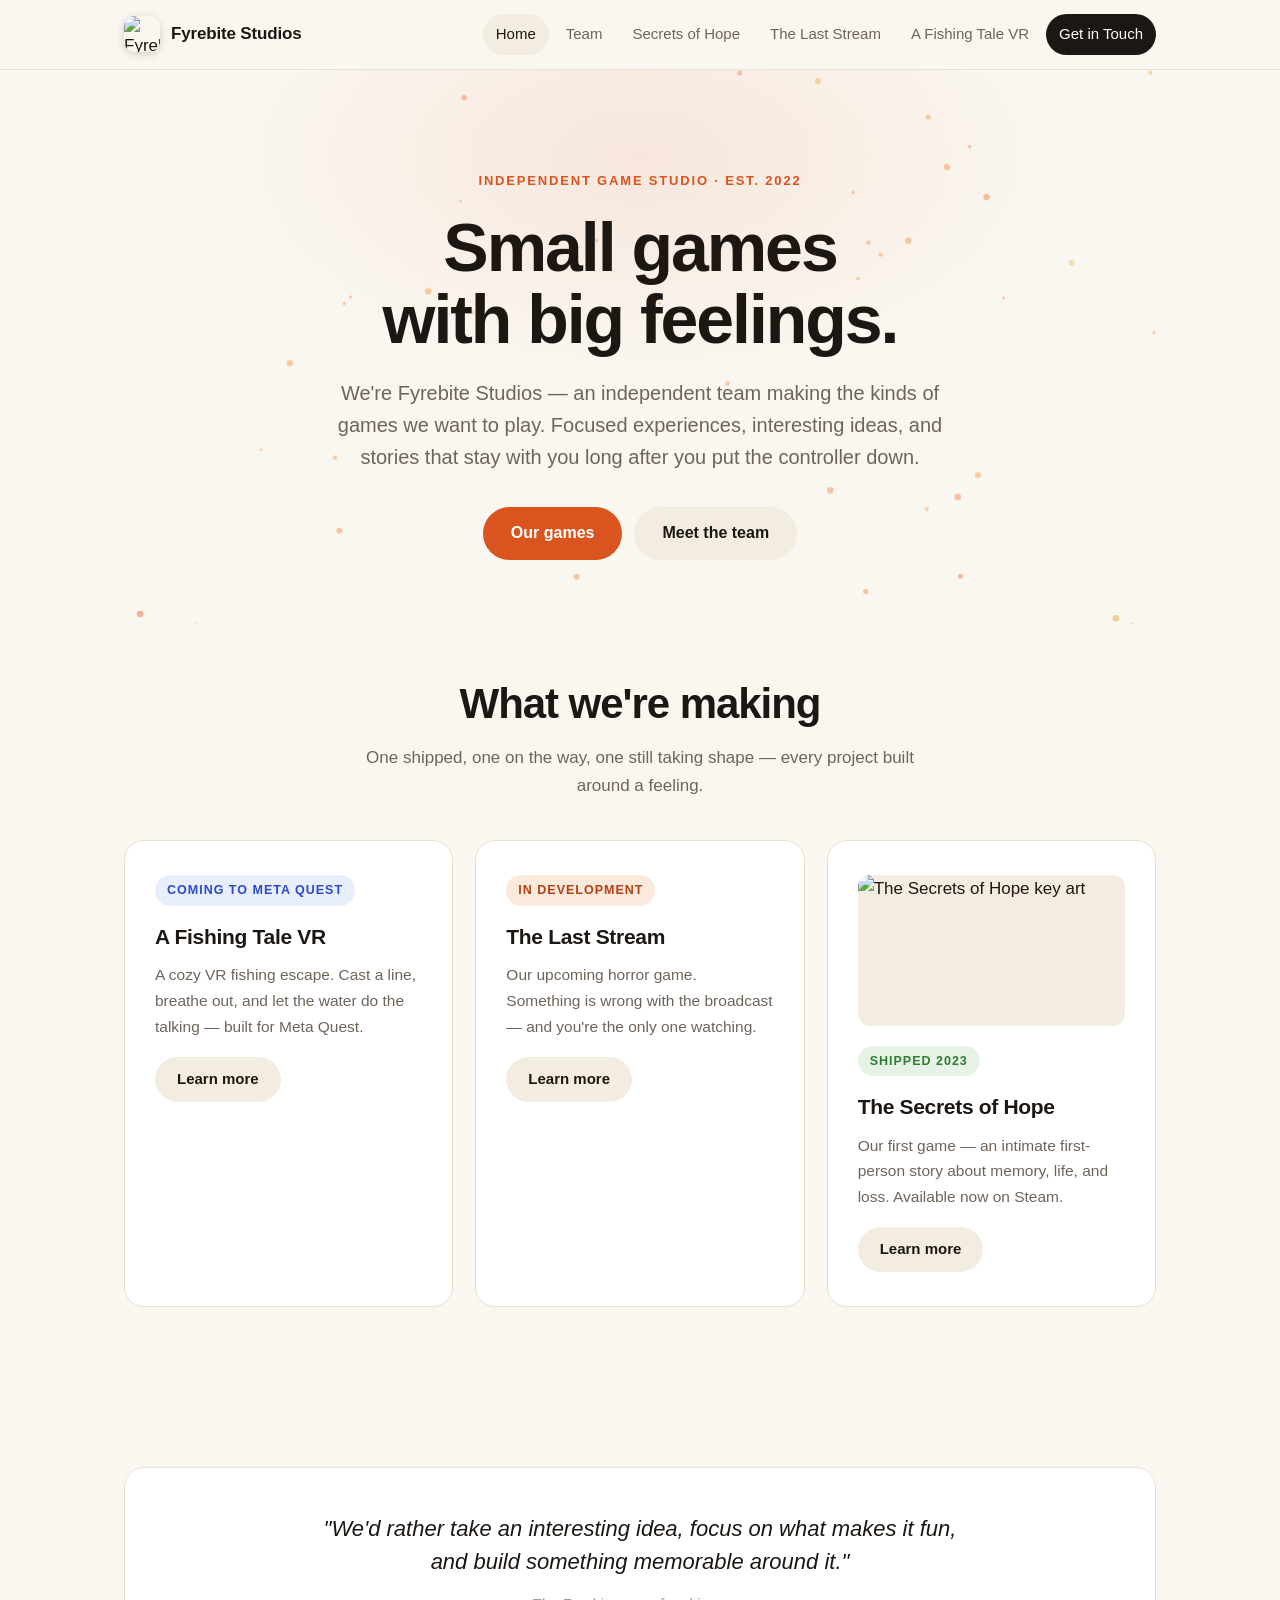
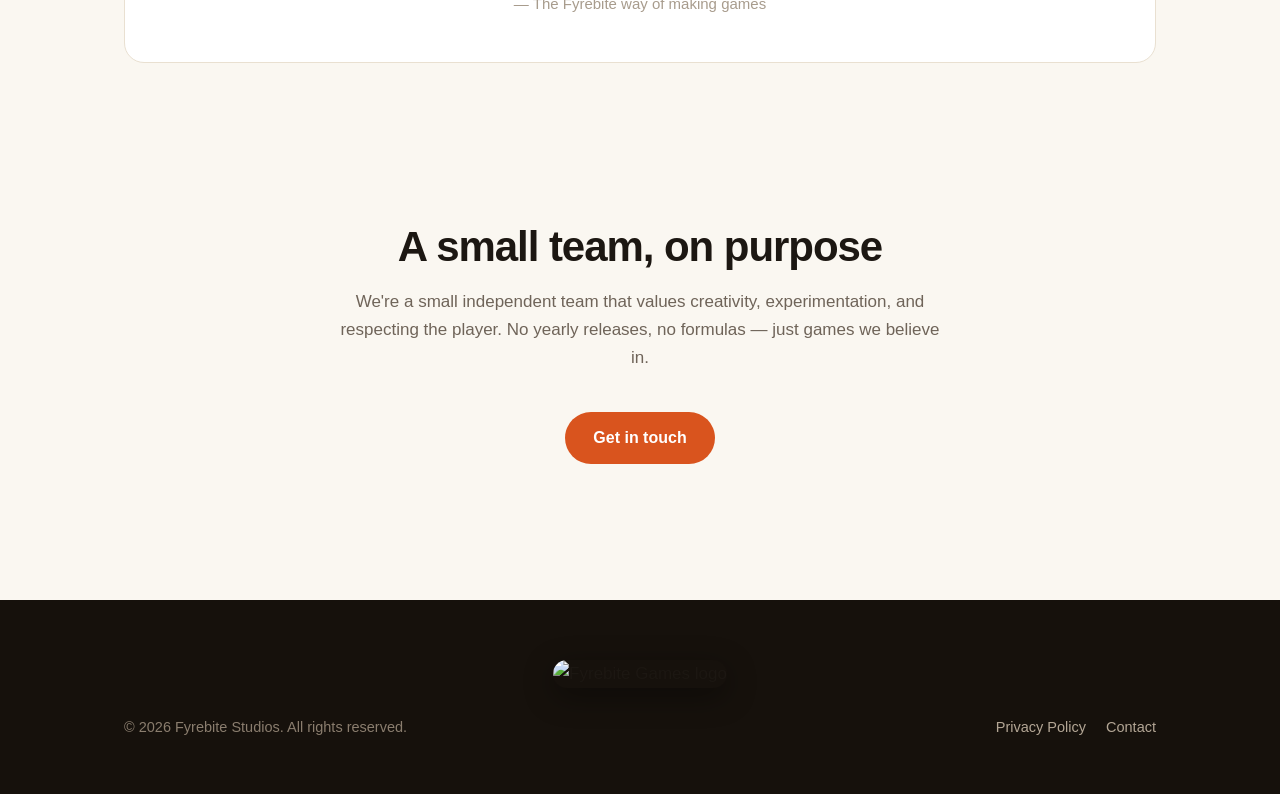
==== index.html @ 731d06be "Fyrebite Studios website — initial build" ====
<!DOCTYPE html>
<html lang="en">
<head>
<meta charset="UTF-8">
<meta name="viewport" content="width=device-width, initial-scale=1.0">
<title>Fyrebite Studios — Small games with big feelings</title>
<meta name="description" content="Fyrebite Studios is an independent game studio making focused, heartfelt games — including The Secrets of Hope, The Last Stream, and A Fishing Tale VR.">
<link rel="stylesheet" href="style.css">
</head>
<body>

<nav class="nav">
  <div class="nav-inner">
    <a class="brand" href="index.html"><img class="brand-logo" src="logo.jpg" alt="Fyrebite Games logo"><span class="brand-name">Fyrebite Studios</span></a>
    <div class="nav-links">
      <a href="index.html" class="active">Home</a>
      <a href="team.html">Team</a>
      <a href="secrets-of-hope.html">Secrets of Hope</a>
      <a href="the-last-stream.html">The Last Stream</a>
      <a href="a-fishing-tale-vr.html">A Fishing Tale VR</a>
      <a href="contact.html" class="nav-cta">Get in Touch</a>
    </div>
  </div>
</nav>

<header class="hero wrap">
  <canvas id="embers"></canvas>
  <span class="eyebrow">Independent game studio · Est. 2022</span>
  <h1>Small games<br>with big feelings.</h1>
  <p class="lede">We're Fyrebite Studios — an independent team making the kinds of games we want to play. Focused experiences, interesting ideas, and stories that stay with you long after you put the controller down.</p>
  <div class="btn-row">
    <a class="btn btn-primary" href="#games">Our games</a>
    <a class="btn btn-ghost" href="team.html">Meet the team</a>
  </div>
</header>

<main class="wrap">
  <section class="section" id="games">
    <div class="section-head">
      <h2>What we're making</h2>
      <p>One shipped, one on the way, one still taking shape — every project built around a feeling.</p>
    </div>
    <div class="grid grid-3">
      <div class="card">
        <span class="tag tag-soon">Coming to Meta Quest</span>
        <h3>A Fishing Tale VR</h3>
        <p>A cozy VR fishing escape. Cast a line, breathe out, and let the water do the talking — built for Meta Quest.</p>
        <a class="btn btn-ghost" href="a-fishing-tale-vr.html">Learn more</a>
      </div>
      <div class="card">
        <span class="tag tag-dev">In development</span>
        <h3>The Last Stream</h3>
        <p>Our upcoming horror game. Something is wrong with the broadcast — and you're the only one watching.</p>
        <a class="btn btn-ghost" href="the-last-stream.html">Learn more</a>
      </div>
      <div class="card">
        <img class="game-art" src="https://static.wixstatic.com/media/314f21_2c09aeb1fe5d491590f7227a8df59dc3~mv2.jpg/v1/fill/w_596,h_335,al_c,q_80,enc_auto/Secrets%20Capsule.jpg" alt="The Secrets of Hope key art">
        <span class="tag tag-shipped">Shipped 2023</span>
        <h3>The Secrets of Hope</h3>
        <p>Our first game — an intimate first-person story about memory, life, and loss. Available now on Steam.</p>
        <a class="btn btn-ghost" href="secrets-of-hope.html">Learn more</a>
      </div>
    </div>
  </section>

  <section class="section">
    <div class="quote">
      <p>"We'd rather take an interesting idea, focus on what makes it fun, and build something memorable around it."</p>
      <cite>— The Fyrebite way of making games</cite>
    </div>
  </section>

  <section class="section">
    <div class="section-head">
      <h2>A small team, on purpose</h2>
      <p>We're a small independent team that values creativity, experimentation, and respecting the player. No yearly releases, no formulas — just games we believe in.</p>
    </div>
    <div class="btn-row">
      <a class="btn btn-primary" href="contact.html">Get in touch</a>
    </div>
  </section>
</main>

<footer>
  <div class="foot-logo"><img src="logo.jpg" alt="Fyrebite Games logo"></div>
  <div class="foot-inner">
    <p>© 2026 Fyrebite Studios. All rights reserved.</p>
    <div class="foot-links">
      <a href="privacy.html">Privacy Policy</a>
      <a href="contact.html">Contact</a>
    </div>
  </div>
</footer>

<script src="script.js"></script>
</body>
</html>
---- style.css ----
/* Fyrebite Studios — cozy indie, Apple-clean */
:root {
  --bg: #faf7f1;
  --bg-soft: #f3ede1;
  --card: #ffffff;
  --ink: #1c1712;
  --muted: #6f6459;
  --faint: #a89c8d;
  --line: #e9e0d1;
  --ember: #d9541e;
  --ember-deep: #b53f12;
  --ember-soft: #fbe9dc;
  --radius: 20px;
  --max: 1080px;
  --font: -apple-system, BlinkMacSystemFont, "SF Pro Text", Inter, "Segoe UI", Roboto, Helvetica, Arial, sans-serif;
}

* { margin: 0; padding: 0; box-sizing: border-box; }

html { scroll-behavior: smooth; }

body {
  font-family: var(--font);
  background: var(--bg);
  color: var(--ink);
  line-height: 1.65;
  font-size: 17px;
  -webkit-font-smoothing: antialiased;
}

/* ---------- nav ---------- */
.nav {
  position: sticky; top: 0; z-index: 50;
  background: rgba(250, 247, 241, 0.82);
  backdrop-filter: blur(14px);
  -webkit-backdrop-filter: blur(14px);
  border-bottom: 1px solid var(--line);
}
.nav-inner {
  max-width: var(--max); margin: 0 auto; padding: 14px 24px;
  display: flex; align-items: center; justify-content: space-between;
}
.brand { display: flex; align-items: center; gap: 11px; text-decoration: none; color: var(--ink); }
.brand-logo {
  width: 36px; height: 36px; border-radius: 11px; object-fit: cover;
  box-shadow: 0 2px 8px rgba(28, 23, 18, 0.18);
}
.brand-name { font-weight: 700; letter-spacing: -0.01em; font-size: 17px; }
.nav-links { display: flex; gap: 4px; align-items: center; }
.nav-links a {
  text-decoration: none; color: var(--muted); font-size: 15px; font-weight: 500;
  padding: 8px 13px; border-radius: 999px; transition: all .18s ease;
}
.nav-links a:hover { color: var(--ink); background: var(--bg-soft); }
.nav-links a.active { color: var(--ink); background: var(--bg-soft); }
.nav-cta {
  background: var(--ink) !important; color: #fff !important;
}
.nav-cta:hover { background: var(--ember) !important; color: #fff !important; }

/* ---------- layout ---------- */
.wrap { max-width: var(--max); margin: 0 auto; padding: 0 24px; }
.hero { padding: 96px 0 64px; text-align: center; }
.eyebrow {
  display: inline-block; font-size: 13px; font-weight: 700;
  letter-spacing: 0.14em; text-transform: uppercase; color: var(--ember);
  margin-bottom: 20px;
}
h1 {
  font-size: clamp(40px, 6vw, 68px); font-weight: 700;
  letter-spacing: -0.03em; line-height: 1.06; margin-bottom: 22px;
}
h2 {
  font-size: clamp(28px, 4vw, 42px); font-weight: 700;
  letter-spacing: -0.025em; line-height: 1.15; margin-bottom: 16px;
}
h3 { font-size: 21px; font-weight: 700; letter-spacing: -0.015em; margin-bottom: 8px; }
.lede { font-size: 20px; color: var(--muted); max-width: 640px; margin: 0 auto 34px; line-height: 1.6; }
.section { padding: 56px 0; }
.section-head { text-align: center; margin-bottom: 40px; }
.section-head p { color: var(--muted); max-width: 600px; margin: 0 auto; }

/* ---------- buttons ---------- */
.btn {
  display: inline-block; text-decoration: none; font-weight: 600; font-size: 16px;
  padding: 13px 28px; border-radius: 999px; transition: all .18s ease; border: none; cursor: pointer;
}
.btn-primary { background: var(--ember); color: #fff; }
.btn-primary:hover { background: var(--ember-deep); transform: translateY(-1px); }
.btn-ghost { background: var(--bg-soft); color: var(--ink); }
.btn-ghost:hover { background: var(--line); transform: translateY(-1px); }
.btn-row { display: flex; gap: 12px; justify-content: center; flex-wrap: wrap; }

/* ---------- cards ---------- */
.grid { display: grid; gap: 22px; }
.grid-3 { grid-template-columns: repeat(3, 1fr); }
.grid-2 { grid-template-columns: repeat(2, 1fr); }
.card {
  background: var(--card); border: 1px solid var(--line); border-radius: var(--radius);
  padding: 34px 30px; transition: all .2s ease;
}
.card:hover { transform: translateY(-3px); box-shadow: 0 18px 40px rgba(28, 23, 18, 0.08); }
.card img.game-art {
  width: 100%; border-radius: 12px; margin-bottom: 20px; display: block;
  aspect-ratio: 16/9; object-fit: cover; background: var(--bg-soft);
}
.tag {
  display: inline-block; font-size: 12.5px; font-weight: 700; letter-spacing: 0.08em;
  text-transform: uppercase; padding: 5px 12px; border-radius: 999px; margin-bottom: 14px;
}
.tag-shipped { background: #e6f2e6; color: #2e7d32; }
.tag-dev { background: var(--ember-soft); color: var(--ember-deep); }
.tag-soon { background: #e8eefb; color: #2b4acb; }
.card p { color: var(--muted); font-size: 15.5px; margin-bottom: 18px; }
.card .btn { font-size: 15px; padding: 10px 22px; }
.text-link { color: var(--ember); font-weight: 600; text-decoration: none; }
.text-link:hover { text-decoration: underline; }

/* ---------- team ---------- */
.member { display: grid; grid-template-columns: 220px 1fr; gap: 36px; align-items: start; }
.member img {
  width: 220px; height: 220px; object-fit: cover; border-radius: var(--radius);
  border: 1px solid var(--line);
}
.member .role { color: var(--ember); font-weight: 700; font-size: 14px; letter-spacing: 0.06em; text-transform: uppercase; margin-bottom: 6px; }
.member p { color: var(--muted); }

/* ---------- feature rows ---------- */
.feature { display: grid; grid-template-columns: 1fr 1fr; gap: 48px; align-items: center; margin: 40px 0; }
.feature img { width: 100%; border-radius: var(--radius); border: 1px solid var(--line); }
.feature ul { list-style: none; margin-top: 18px; }
.feature li { padding: 10px 0; border-top: 1px solid var(--line); color: var(--muted); }
.feature li strong { color: var(--ink); }

/* ---------- quotes / callouts ---------- */
.quote {
  background: var(--card); border: 1px solid var(--line); border-radius: var(--radius);
  padding: 44px; text-align: center; margin: 48px 0;
}
.quote p { font-size: 22px; font-style: italic; color: var(--ink); max-width: 640px; margin: 0 auto 12px; line-height: 1.5; }
.quote cite { color: var(--faint); font-style: normal; font-size: 15px; }
.callout {
  background: var(--ember-soft); border-radius: var(--radius);
  padding: 30px 34px; margin: 36px 0; font-size: 15.5px; color: var(--ink);
}

/* ---------- forms ---------- */
.form-card { max-width: 620px; margin: 0 auto; }
label { display: block; font-weight: 600; font-size: 14.5px; margin: 18px 0 7px; }
input, textarea, select {
  width: 100%; font-family: var(--font); font-size: 16px; color: var(--ink);
  background: var(--card); border: 1px solid var(--line); border-radius: 12px;
  padding: 12px 15px; outline: none; transition: border .15s ease;
}
input:focus, textarea:focus, select:focus { border-color: var(--ember); }
textarea { min-height: 130px; resize: vertical; }

/* ---------- privacy ---------- */
.prose { max-width: 720px; margin: 0 auto; }
.prose h2 { font-size: 24px; margin: 36px 0 10px; }
.prose p, .prose li { color: var(--muted); margin-bottom: 12px; }
.prose ul { padding-left: 22px; }
.prose .updated { color: var(--faint); font-size: 14.5px; margin-bottom: 30px; }

/* ---------- footer ---------- */
footer { background: #16110c; margin-top: 80px; padding: 60px 0 54px; }
.foot-logo { text-align: center; margin-bottom: 28px; }
.foot-logo img { width: 120px; border-radius: 18px; box-shadow: 0 8px 30px rgba(0,0,0,0.4); }
.foot-inner { max-width: var(--max); margin: 0 auto; padding: 0 24px; display: flex; justify-content: space-between; align-items: center; flex-wrap: wrap; gap: 18px; }
.foot-inner p { color: #8a7d6e; font-size: 14.5px; }
.foot-links { display: flex; gap: 20px; }
.foot-links a { color: #b3a695; text-decoration: none; font-size: 14.5px; font-weight: 500; }
.foot-links a:hover { color: var(--ember); }

/* ---------- motion ---------- */
.reveal { opacity: 0; transform: translateY(26px); transition: opacity .7s ease, transform .7s cubic-bezier(0.22, 1, 0.36, 1); }
.reveal.visible { opacity: 1; transform: none; }
@media (prefers-reduced-motion: reduce) {
  .reveal { opacity: 1; transform: none; transition: none; }
  #embers { display: none; }
}

/* ember canvas in hero */
.hero { position: relative; overflow: hidden; }
.horror-hero { position: relative; overflow: hidden; }
#embers { position: absolute; inset: 0; width: 100%; height: 100%; pointer-events: none; }
.hero > *:not(#embers), .horror-hero > *:not(#embers) { position: relative; z-index: 1; }

/* subtle warm glow behind hero */
.hero::before {
  content: ""; position: absolute; inset: -40px;
  background: radial-gradient(600px 320px at 50% 20%, rgba(217, 84, 30, 0.10), transparent 70%);
  pointer-events: none;
}

/* ---------- responsive ---------- */
@media (max-width: 760px) {
  .grid-3, .grid-2 { grid-template-columns: 1fr; }
  .member { grid-template-columns: 1fr; }
  .member img { width: 160px; height: 160px; }
  .feature { grid-template-columns: 1fr; gap: 24px; }
  .nav-links a:not(.nav-cta) { display: none; }
  .hero { padding: 64px 0 44px; }
}
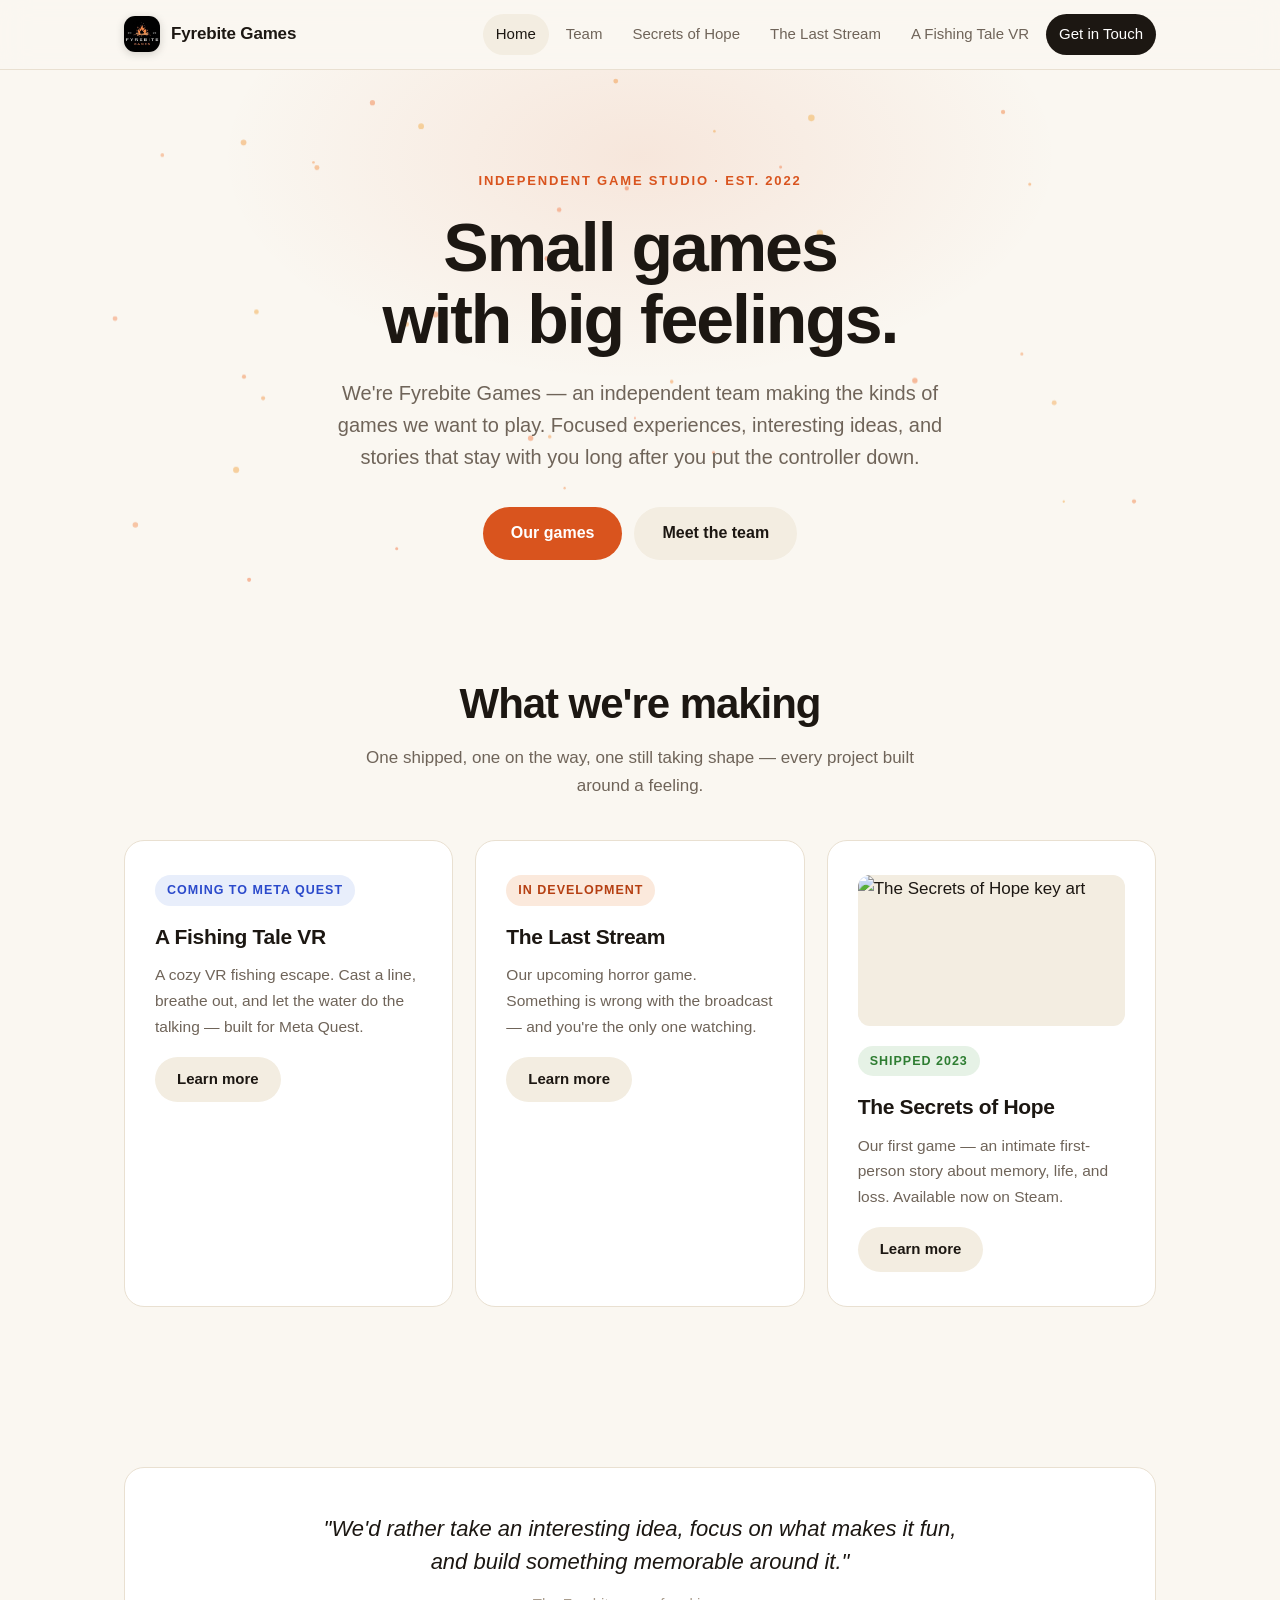
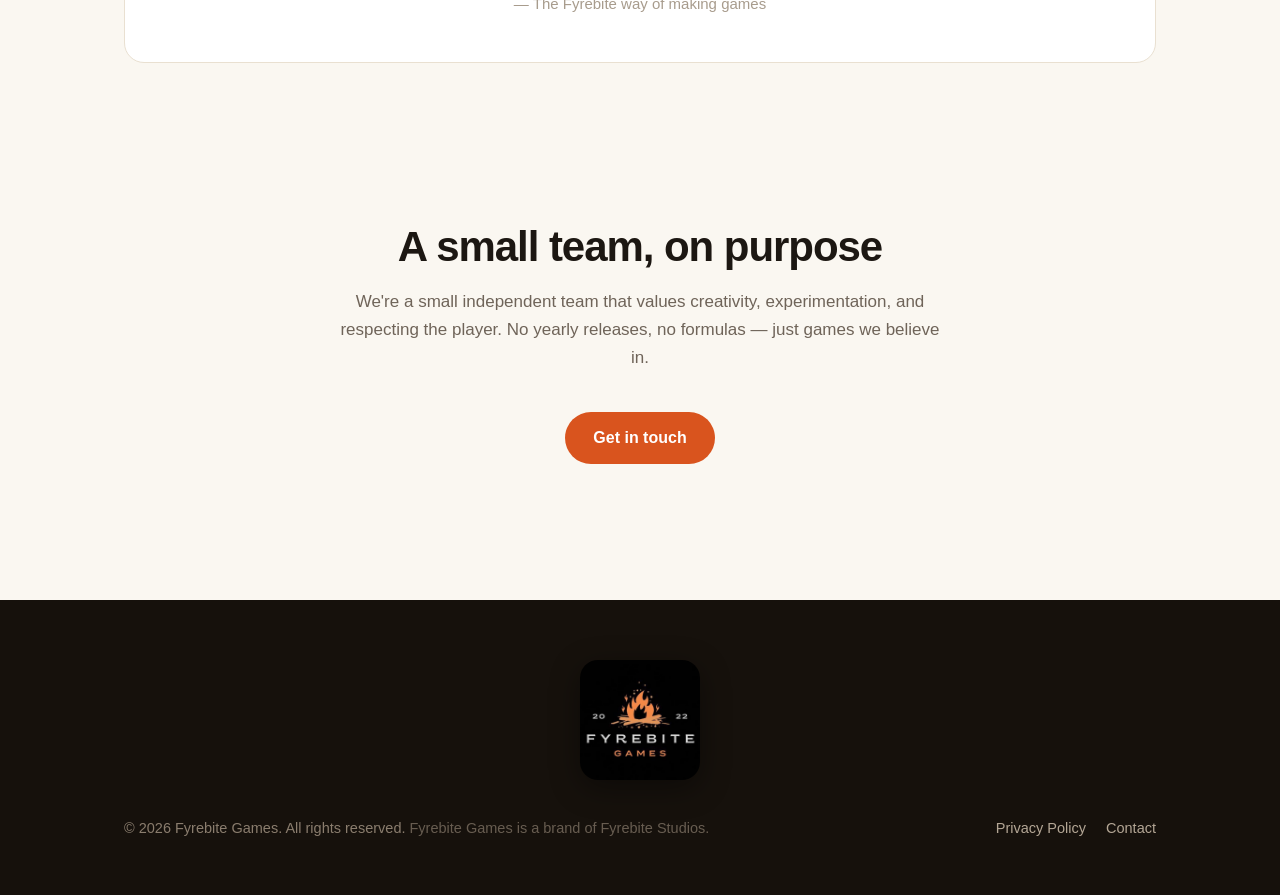
==== commit b3977cbb: "Rebrand site to Fyrebite Games (legally Fyrebite Studios)" ====
--- a/index.html
+++ b/index.html
@@ -3,15 +3,15 @@
 <head>
 <meta charset="UTF-8">
 <meta name="viewport" content="width=device-width, initial-scale=1.0">
-<title>Fyrebite Studios — Small games with big feelings</title>
-<meta name="description" content="Fyrebite Studios is an independent game studio making focused, heartfelt games — including The Secrets of Hope, The Last Stream, and A Fishing Tale VR.">
+<title>Fyrebite Games — Small games with big feelings</title>
+<meta name="description" content="Fyrebite Games is an independent game studio making focused, heartfelt games — including The Secrets of Hope, The Last Stream, and A Fishing Tale VR.">
 <link rel="stylesheet" href="style.css">
 </head>
 <body>
 
 <nav class="nav">
   <div class="nav-inner">
-    <a class="brand" href="index.html"><img class="brand-logo" src="logo.jpg" alt="Fyrebite Games logo"><span class="brand-name">Fyrebite Studios</span></a>
+    <a class="brand" href="index.html"><img class="brand-logo" src="logo.jpg" alt="Fyrebite Games logo"><span class="brand-name">Fyrebite Games</span></a>
     <div class="nav-links">
       <a href="index.html" class="active">Home</a>
       <a href="team.html">Team</a>
@@ -27,7 +27,7 @@
   <canvas id="embers"></canvas>
   <span class="eyebrow">Independent game studio · Est. 2022</span>
   <h1>Small games<br>with big feelings.</h1>
-  <p class="lede">We're Fyrebite Studios — an independent team making the kinds of games we want to play. Focused experiences, interesting ideas, and stories that stay with you long after you put the controller down.</p>
+  <p class="lede">We're Fyrebite Games — an independent team making the kinds of games we want to play. Focused experiences, interesting ideas, and stories that stay with you long after you put the controller down.</p>
   <div class="btn-row">
     <a class="btn btn-primary" href="#games">Our games</a>
     <a class="btn btn-ghost" href="team.html">Meet the team</a>
@@ -84,7 +84,7 @@
 <footer>
   <div class="foot-logo"><img src="logo.jpg" alt="Fyrebite Games logo"></div>
   <div class="foot-inner">
-    <p>© 2026 Fyrebite Studios. All rights reserved.</p>
+    <p>© 2026 Fyrebite Games. All rights reserved. <span style="opacity:.7">Fyrebite Games is a brand of Fyrebite Studios.</span></p>
     <div class="foot-links">
       <a href="privacy.html">Privacy Policy</a>
       <a href="contact.html">Contact</a>
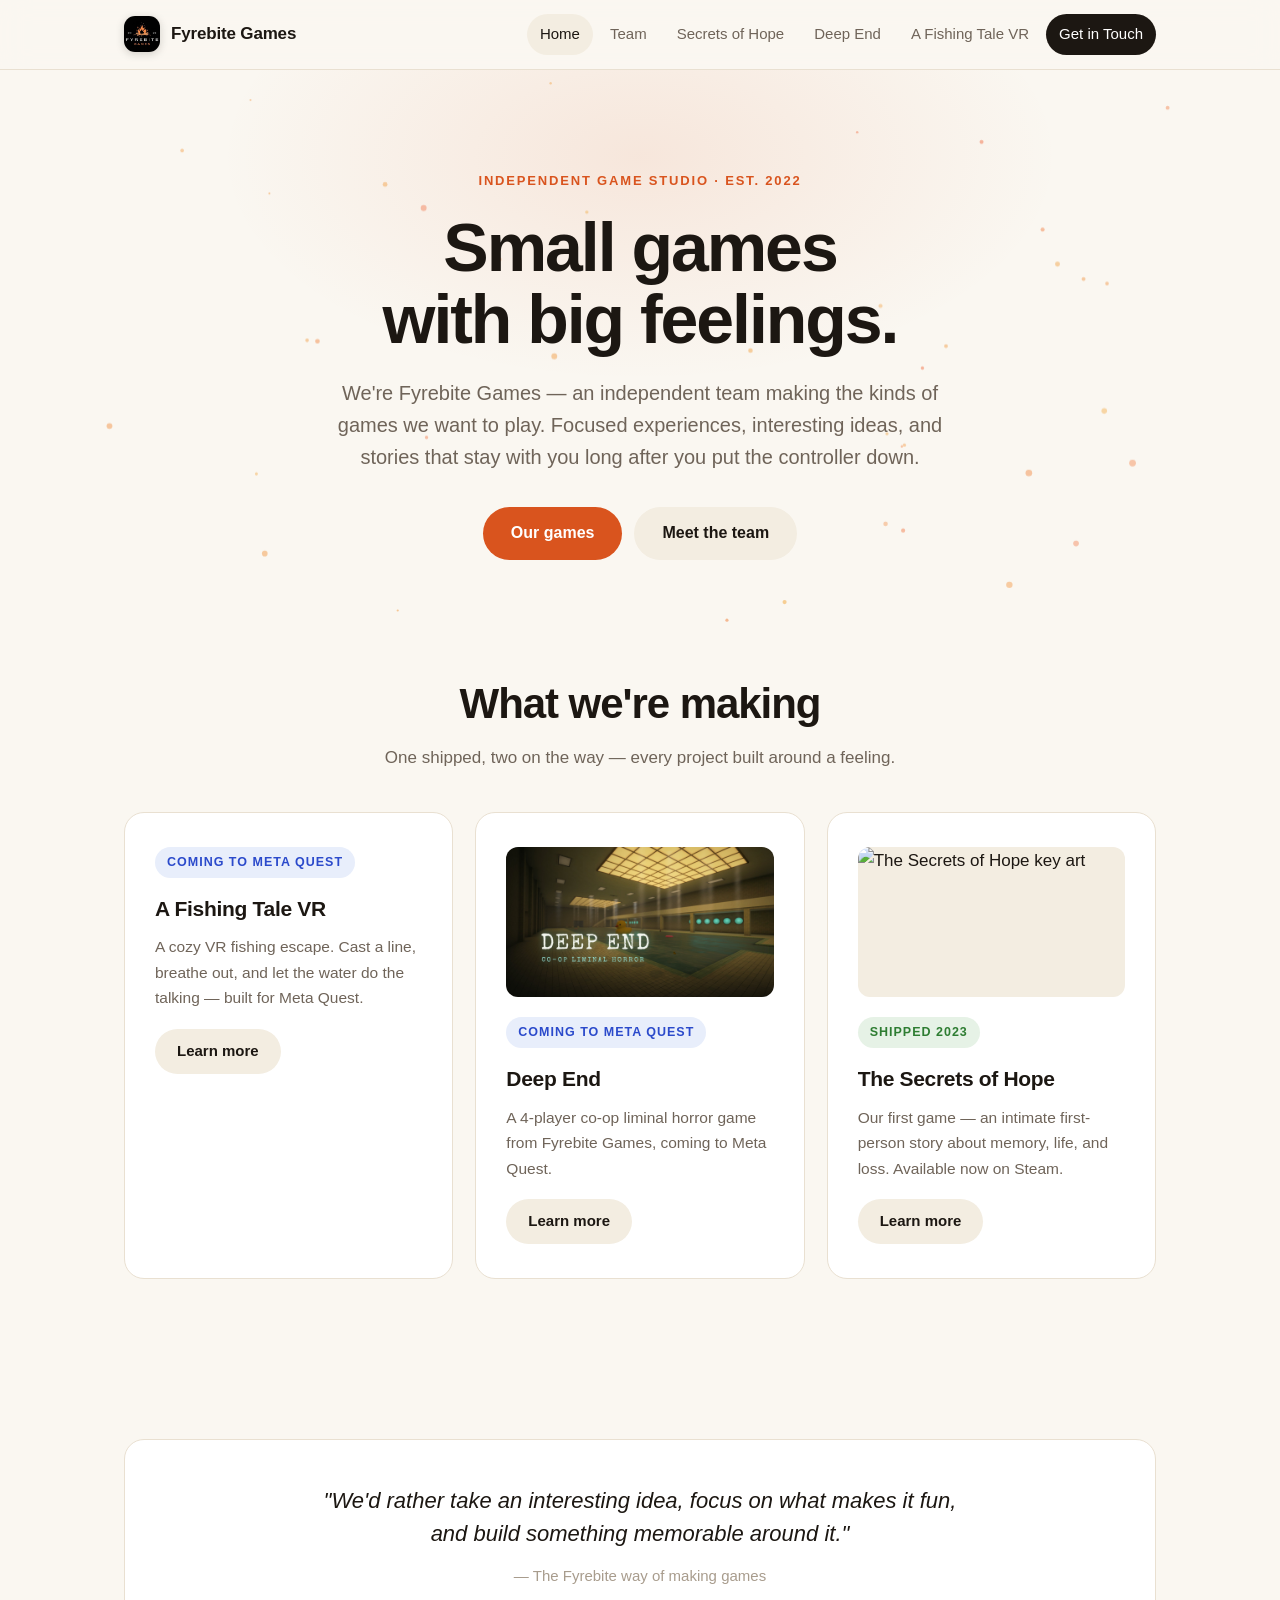
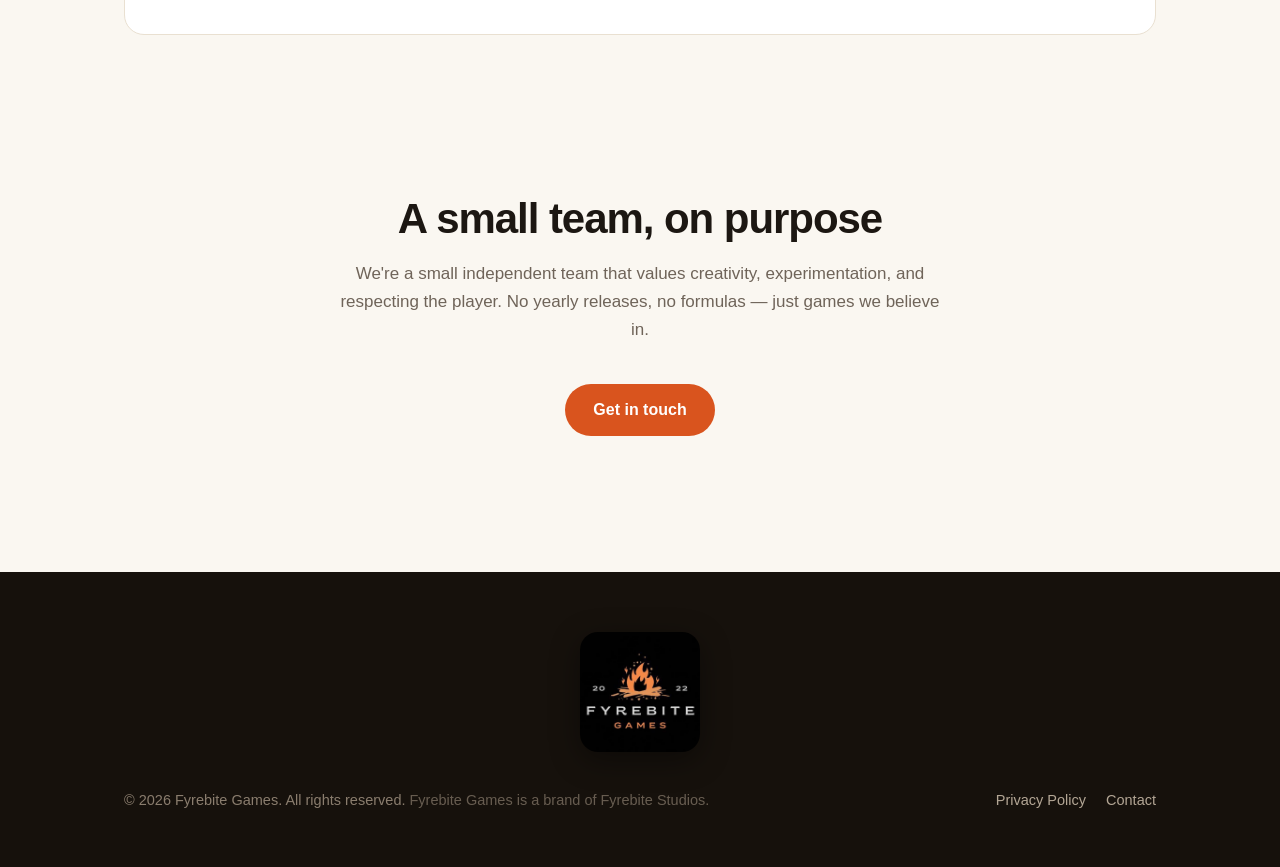
==== commit d15a237f: "Replace The Last Stream with Deep End" ====
--- a/index.html
+++ b/index.html
@@ -4,7 +4,7 @@
 <meta charset="UTF-8">
 <meta name="viewport" content="width=device-width, initial-scale=1.0">
 <title>Fyrebite Games — Small games with big feelings</title>
-<meta name="description" content="Fyrebite Games is an independent game studio making focused, heartfelt games — including The Secrets of Hope, The Last Stream, and A Fishing Tale VR.">
+<meta name="description" content="Fyrebite Games is an independent game studio making focused, heartfelt games — including The Secrets of Hope, Deep End, and A Fishing Tale VR.">
 <link rel="stylesheet" href="style.css">
 </head>
 <body>
@@ -16,7 +16,7 @@
       <a href="index.html" class="active">Home</a>
       <a href="team.html">Team</a>
       <a href="secrets-of-hope.html">Secrets of Hope</a>
-      <a href="the-last-stream.html">The Last Stream</a>
+      <a href="deep-end.html">Deep End</a>
       <a href="a-fishing-tale-vr.html">A Fishing Tale VR</a>
       <a href="contact.html" class="nav-cta">Get in Touch</a>
     </div>
@@ -38,7 +38,7 @@
   <section class="section" id="games">
     <div class="section-head">
       <h2>What we're making</h2>
-      <p>One shipped, one on the way, one still taking shape — every project built around a feeling.</p>
+      <p>One shipped, two on the way — every project built around a feeling.</p>
     </div>
     <div class="grid grid-3">
       <div class="card">
@@ -48,10 +48,11 @@
         <a class="btn btn-ghost" href="a-fishing-tale-vr.html">Learn more</a>
       </div>
       <div class="card">
-        <span class="tag tag-dev">In development</span>
-        <h3>The Last Stream</h3>
-        <p>Our upcoming horror game. Something is wrong with the broadcast — and you're the only one watching.</p>
-        <a class="btn btn-ghost" href="the-last-stream.html">Learn more</a>
+        <img class="game-art" src="deep-end-cover.jpg" alt="Deep End key art">
+        <span class="tag tag-soon">Coming to Meta Quest</span>
+        <h3>Deep End</h3>
+        <p>A 4-player co-op liminal horror game from Fyrebite Games, coming to Meta Quest.</p>
+        <a class="btn btn-ghost" href="deep-end.html">Learn more</a>
       </div>
       <div class="card">
         <img class="game-art" src="https://static.wixstatic.com/media/314f21_2c09aeb1fe5d491590f7227a8df59dc3~mv2.jpg/v1/fill/w_596,h_335,al_c,q_80,enc_auto/Secrets%20Capsule.jpg" alt="The Secrets of Hope key art">
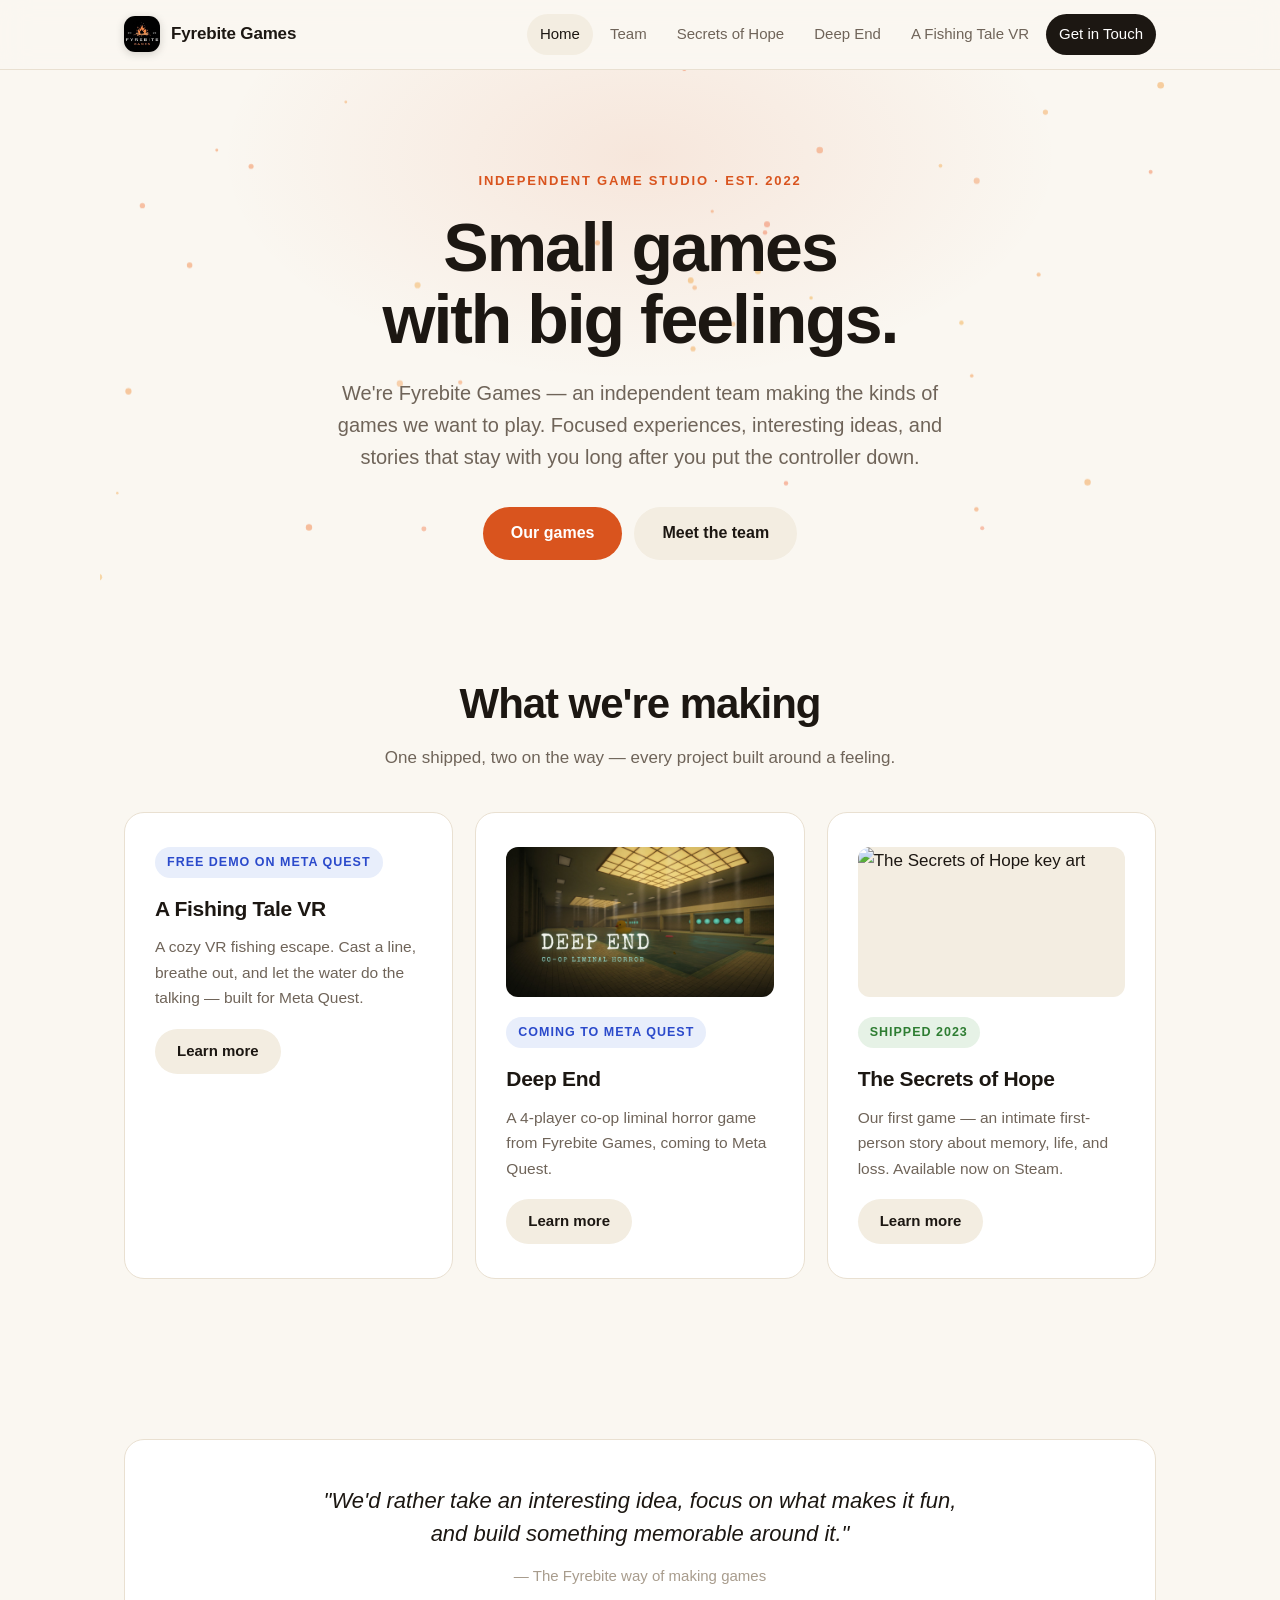
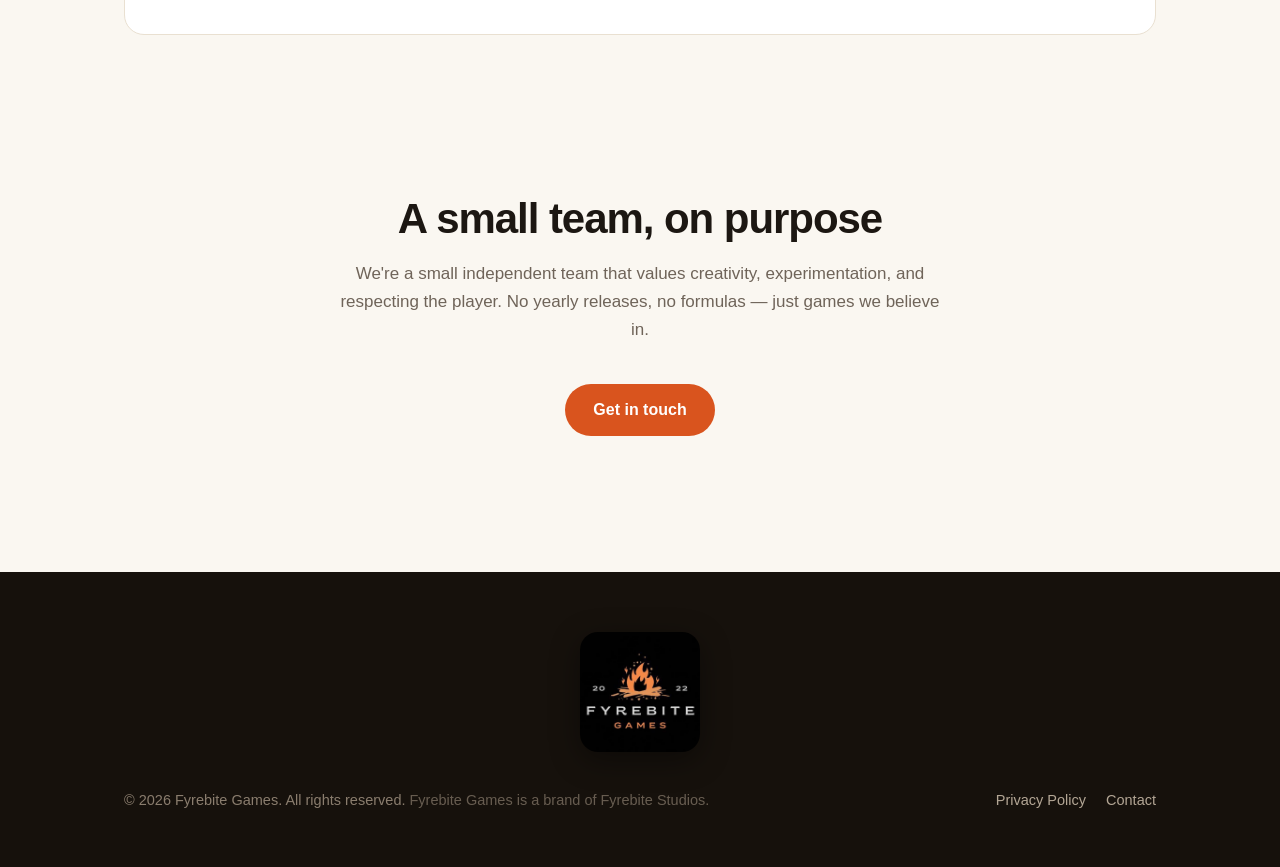
==== commit e51141af: "Add Fishing Tale VR demo link; publish Deep End wishlist button" ====
--- a/index.html
+++ b/index.html
@@ -42,7 +42,7 @@
     </div>
     <div class="grid grid-3">
       <div class="card">
-        <span class="tag tag-soon">Coming to Meta Quest</span>
+        <span class="tag tag-soon">Free demo on Meta Quest</span>
         <h3>A Fishing Tale VR</h3>
         <p>A cozy VR fishing escape. Cast a line, breathe out, and let the water do the talking — built for Meta Quest.</p>
         <a class="btn btn-ghost" href="a-fishing-tale-vr.html">Learn more</a>
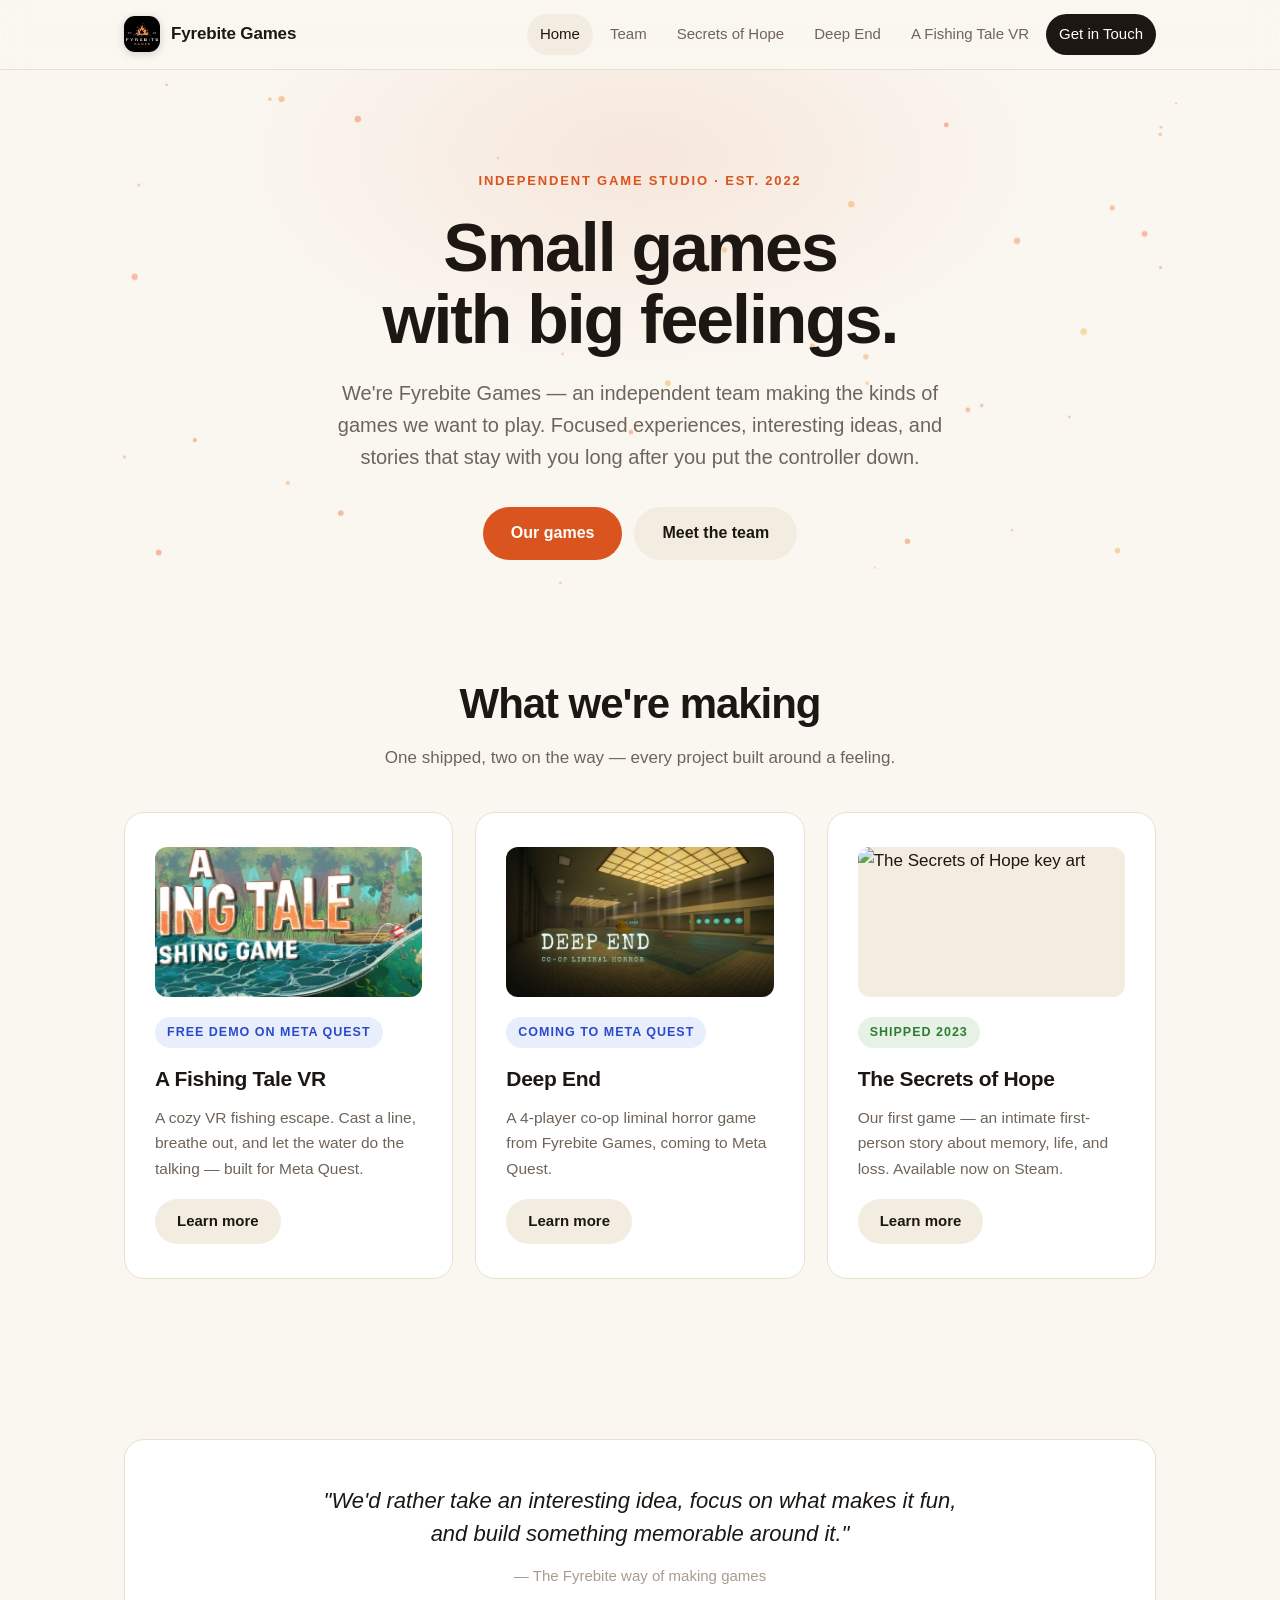
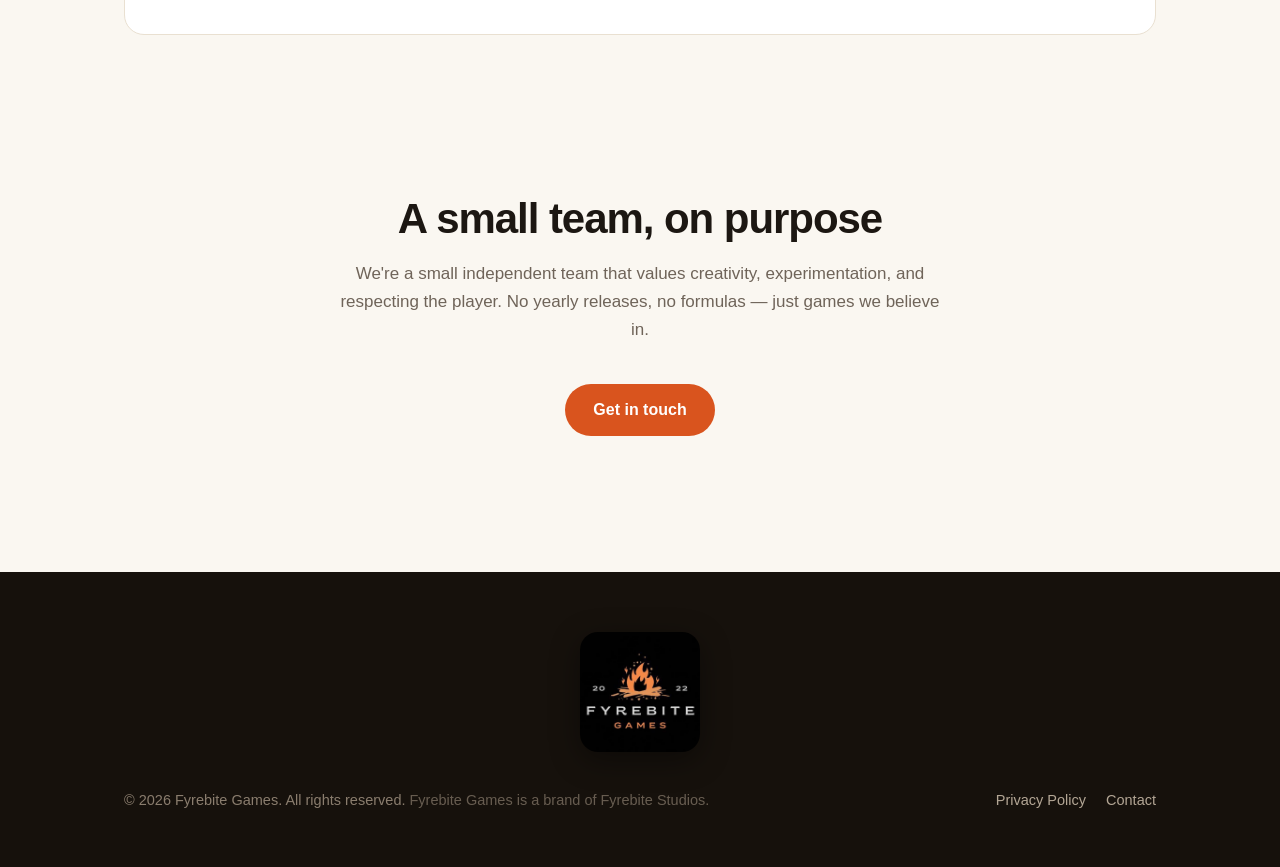
==== commit 7b3f3ec0: "Swap in store screenshots for Deep End and A Fishing Tale VR" ====
--- a/index.html
+++ b/index.html
@@ -42,6 +42,7 @@
     </div>
     <div class="grid grid-3">
       <div class="card">
+        <img class="game-art" src="fishing-keyart.jpg" alt="A Fishing Tale VR key art">
         <span class="tag tag-soon">Free demo on Meta Quest</span>
         <h3>A Fishing Tale VR</h3>
         <p>A cozy VR fishing escape. Cast a line, breathe out, and let the water do the talking — built for Meta Quest.</p>
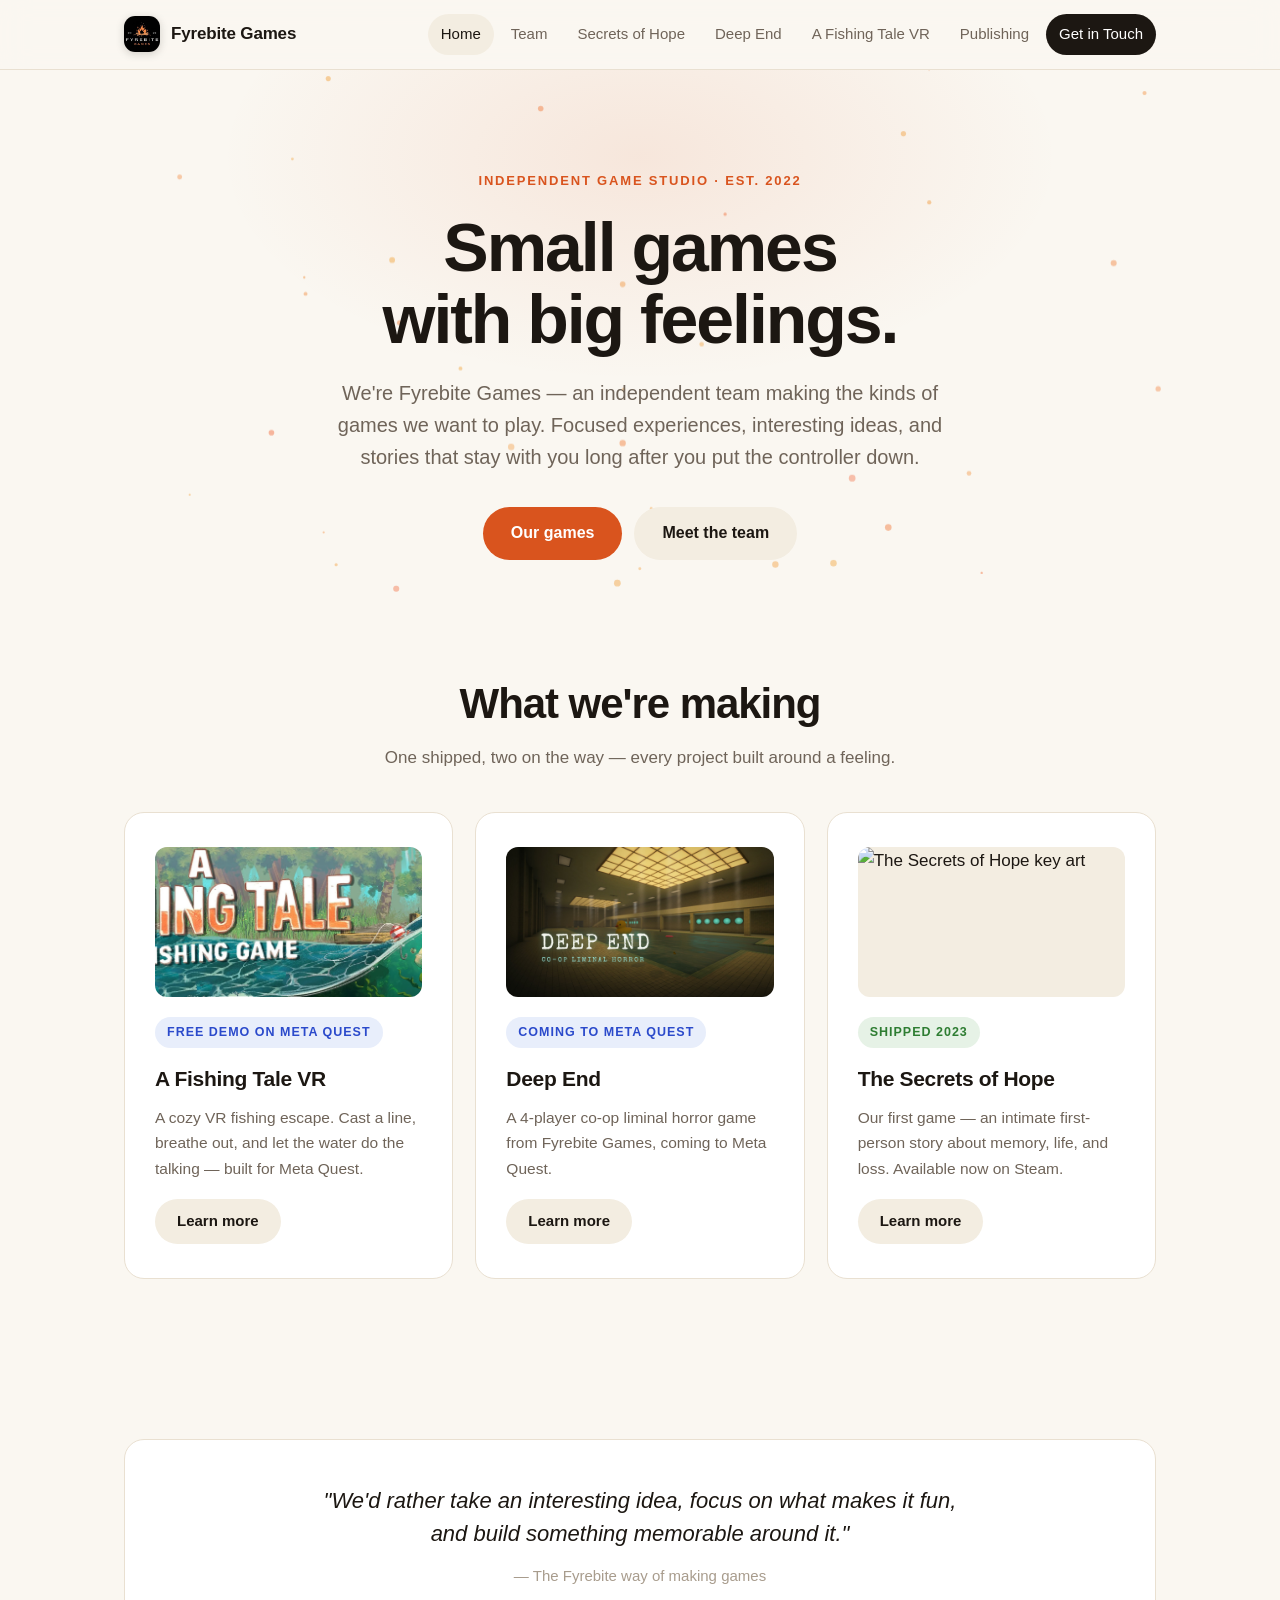
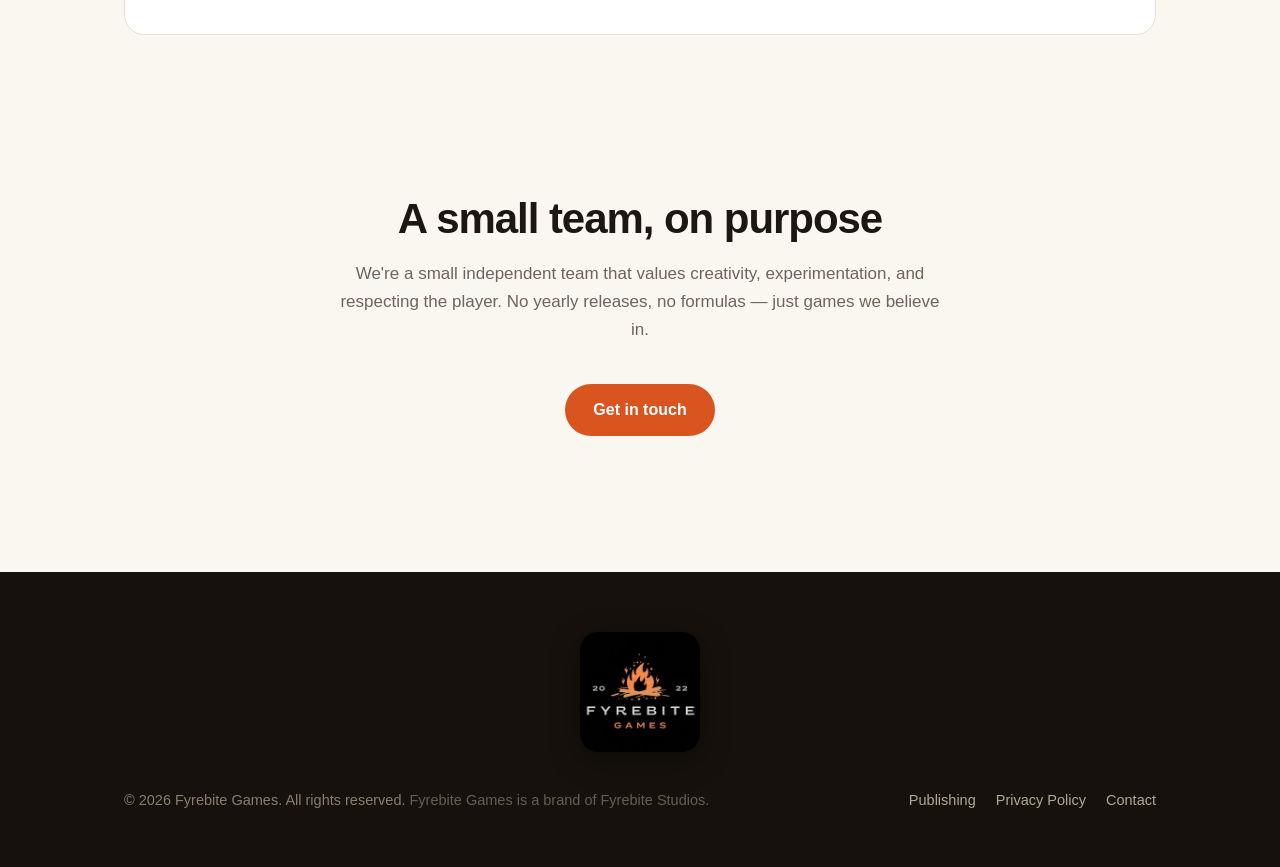
==== commit 5b9bc67a: "Add Fyrebite Publishing page" ====
--- a/index.html
+++ b/index.html
@@ -18,6 +18,7 @@
       <a href="secrets-of-hope.html">Secrets of Hope</a>
       <a href="deep-end.html">Deep End</a>
       <a href="a-fishing-tale-vr.html">A Fishing Tale VR</a>
+      <a href="publishing.html">Publishing</a>
       <a href="contact.html" class="nav-cta">Get in Touch</a>
     </div>
   </div>
@@ -88,6 +89,7 @@
   <div class="foot-inner">
     <p>© 2026 Fyrebite Games. All rights reserved. <span style="opacity:.7">Fyrebite Games is a brand of Fyrebite Studios.</span></p>
     <div class="foot-links">
+      <a href="publishing.html">Publishing</a>
       <a href="privacy.html">Privacy Policy</a>
       <a href="contact.html">Contact</a>
     </div>
--- a/style.css
+++ b/style.css
@@ -193,6 +193,22 @@
   pointer-events: none;
 }
 
+/* ---------- publishing page ---------- */
+.icon-badge {
+  width: 56px; height: 56px; border-radius: 16px;
+  background: var(--ember-soft);
+  display: flex; align-items: center; justify-content: center;
+  margin-bottom: 18px;
+}
+.icon-badge svg { display: block; }
+.step-num {
+  width: 44px; height: 44px; border-radius: 50%;
+  background: var(--ember); color: #fff;
+  display: flex; align-items: center; justify-content: center;
+  font-size: 19px; font-weight: 700; letter-spacing: -0.01em;
+  margin-bottom: 18px;
+}
+
 /* ---------- responsive ---------- */
 @media (max-width: 760px) {
   .grid-3, .grid-2 { grid-template-columns: 1fr; }
